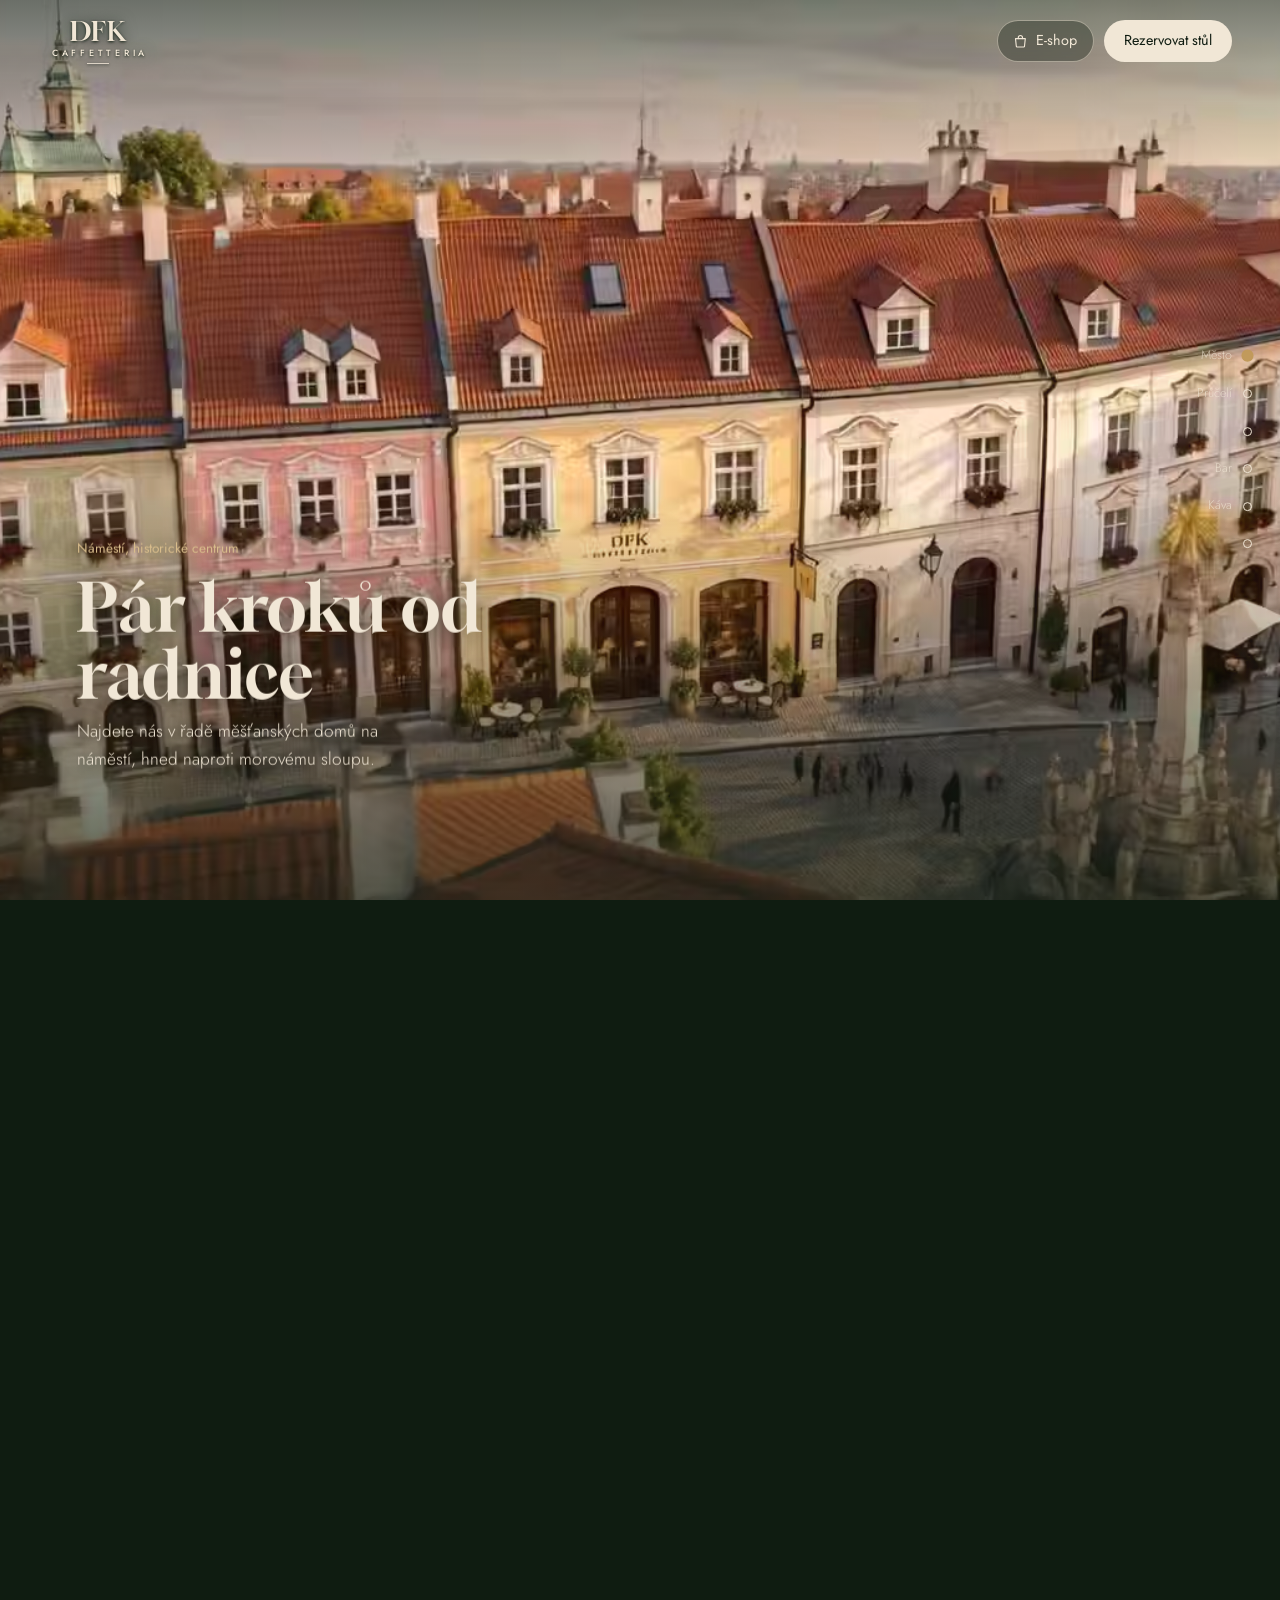
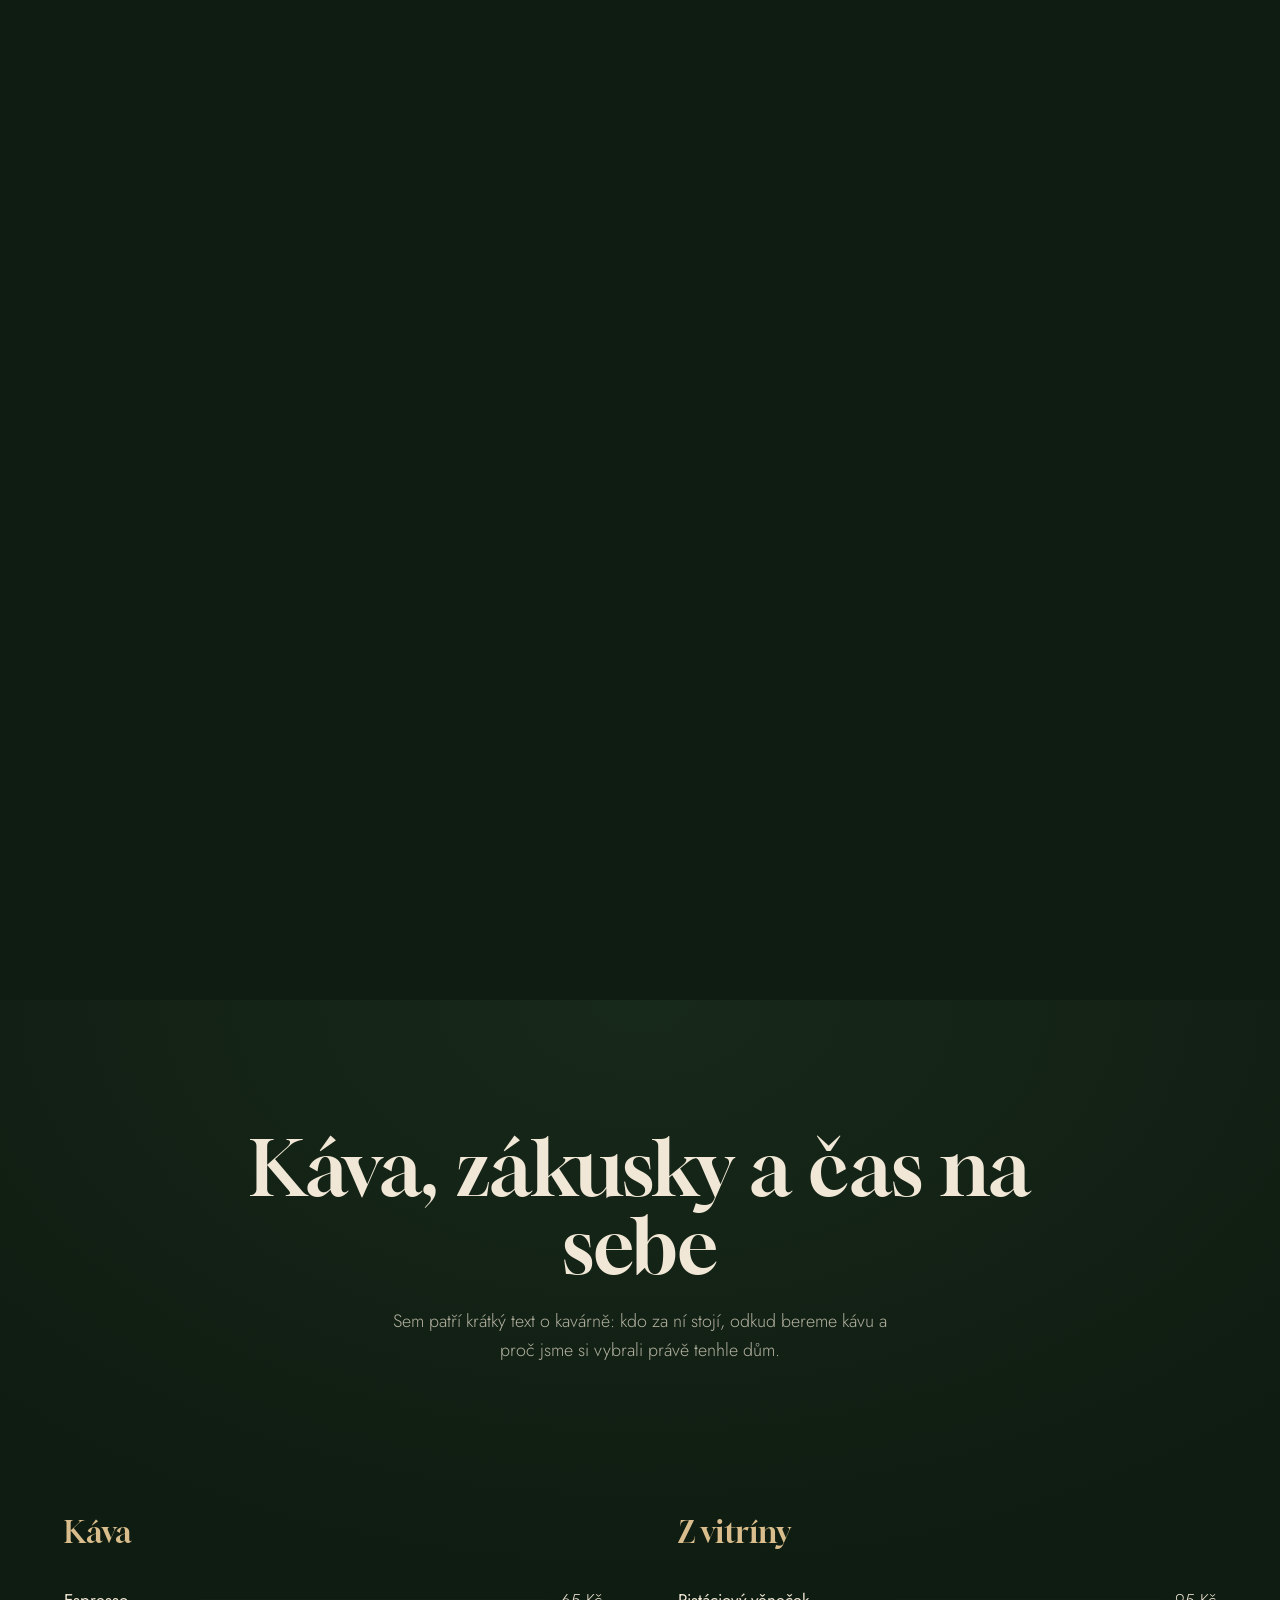
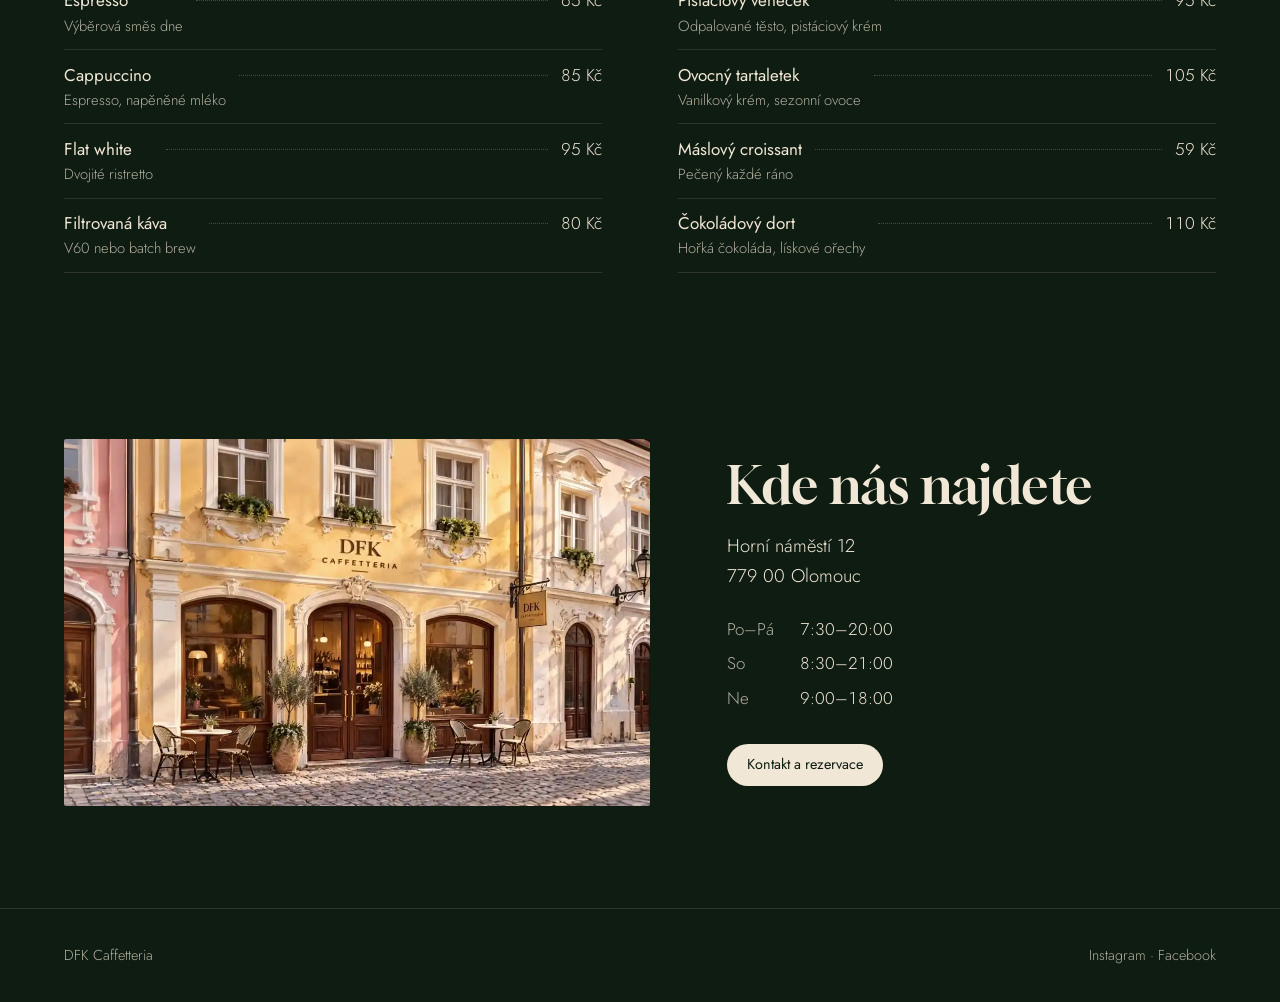
==== index.html @ 6b908e3b "Přidán Decap CMS s Netlify Identity a Git Gateway Texty (včetně barvy) a fotky jsou v content/site.j" ====
<!DOCTYPE html>
<html lang="cs">
<head>
<meta charset="utf-8">
<meta name="viewport" content="width=device-width, initial-scale=1, viewport-fit=cover">
<title>DFK Caffetteria</title>
<meta name="description" content="Kavárna v přízemí barokního domu v srdci starého města.">
<link rel="icon" href="data:image/svg+xml,%3Csvg xmlns='http://www.w3.org/2000/svg' viewBox='0 0 100 100'%3E%3Ctext y='.9em' font-size='90'%3E%E2%98%95%3C/text%3E%3C/svg%3E">
<script>document.documentElement.classList.add('cms-wait')</script>
<script src="https://identity.netlify.com/v1/netlify-identity-widget.js"></script>
<link rel="preconnect" href="https://fonts.googleapis.com">
<link rel="preconnect" href="https://fonts.gstatic.com" crossorigin>
<link href="https://fonts.googleapis.com/css2?family=Gloock&family=Jost:wght@300;400;500&display=swap" rel="stylesheet">
<style>
:root{
  --green:#0F1C11; --green-2:#17291A; --brass:#C19A5B; --brass-soft:#D9BD8C;
  --cream:#F1E7D6; --cream-dim:rgba(241,231,214,.72); --espresso:#2B1D14;
  --serif:"Gloock","Bodoni 72","Didot",Georgia,serif;
  --sans:"Jost","Futura","Avenir Next","Segoe UI",system-ui,sans-serif;
  box-sizing:border-box;
  padding-top:env(safe-area-inset-top,0px);
  padding-bottom:env(safe-area-inset-bottom,0px);
  color-scheme:dark;
}
*,*::before,*::after{box-sizing:inherit}
html{scroll-padding-top:env(safe-area-inset-top,0px);background:var(--green)}
body{margin:0;background:var(--green);color:var(--cream);font-family:var(--sans);font-weight:300;font-size:1.0625rem;line-height:1.6;-webkit-font-smoothing:antialiased}
a{color:inherit}
:focus-visible{outline:2px solid var(--brass);outline-offset:4px;border-radius:2px}

/* header */
.top{position:fixed;inset:0 0 auto;z-index:20;display:flex;align-items:center;justify-content:space-between;
  padding:calc(env(safe-area-inset-top,0px) + 1.1rem) clamp(1.2rem,4vw,3rem) 1.1rem;pointer-events:none}
.top > *{pointer-events:auto}
.top{transition:background .3s}
.top.solid{background:rgba(15,28,17,.9);-webkit-backdrop-filter:blur(10px);backdrop-filter:blur(10px)}
.mark{display:flex;flex-direction:column;align-items:center;text-decoration:none;line-height:1;text-shadow:0 1px 3px rgba(15,28,17,.9),0 0 14px rgba(15,28,17,.7)}
.mark span{font-weight:500}
.mark i{box-shadow:0 1px 3px rgba(15,28,17,.8)}
.mark b{font-family:var(--serif);font-weight:400;font-size:1.65rem;letter-spacing:.02em}
.mark span{font-size:.56rem;letter-spacing:.42em;margin-top:.3rem;padding-left:.42em}
.mark i{display:block;width:1.4rem;height:1px;background:currentColor;margin-top:.35rem;opacity:.8}
.book{font:inherit;font-size:.9rem;font-weight:400;color:var(--green);background:var(--cream);border:0;border-radius:999px;
  padding:.6rem 1.25rem;text-decoration:none;transition:background .2s}
.book:hover{background:var(--brass-soft)}

/* scroll film */
.film{position:relative;height:1000vh}
.stage{position:sticky;top:0;height:100vh;height:100dvh;overflow:hidden;background:var(--green)}
canvas{position:absolute;inset:0;width:100%;height:100%;display:block}
.scrim{position:absolute;inset:0;pointer-events:none;
  background:linear-gradient(180deg,rgba(15,28,17,.55) 0%,rgba(15,28,17,0) 22%,rgba(15,28,17,0) 55%,rgba(15,28,17,.7) 100%)}

.hero{position:absolute;inset:0;display:grid;place-items:center;text-align:center;padding:2rem;will-change:opacity,transform}
/* soft dark pool behind the logo so it never melts into the roofs */
.hero::before{content:"";position:absolute;inset:0;pointer-events:none;
  background:
    radial-gradient(ellipse 62% 48% at 50% 50%,rgba(15,28,17,.78) 0%,rgba(15,28,17,.55) 45%,rgba(15,28,17,0) 100%),
    rgba(15,28,17,.18)}
.hero > div{position:relative}
.hero h1{margin:0;font-family:var(--serif);font-weight:400;line-height:.86;font-size:clamp(5rem,19vw,17rem);letter-spacing:-.01em;color:#F7EFE1;
  text-shadow:0 2px 6px rgba(15,28,17,.55),0 .08em .5em rgba(15,28,17,.6)}
.hero h1 small{display:block;font-family:var(--sans);font-weight:500;font-size:.14em;letter-spacing:.62em;padding-left:.62em;margin-top:.9em;
  color:var(--brass-soft);text-shadow:0 1px 3px rgba(15,28,17,.9),0 0 18px rgba(15,28,17,.8)}
.hero p{margin:1.6rem auto 0;max-width:30ch;font-size:clamp(1.05rem,1.7vw,1.25rem);font-weight:400;color:#F7EFE1;
  text-shadow:0 1px 3px rgba(15,28,17,.95),0 0 20px rgba(15,28,17,.85)}
.hint{position:absolute;left:50%;bottom:calc(env(safe-area-inset-bottom,0px) + 2rem);transform:translateX(-50%);
  font-size:.85rem;font-weight:400;color:var(--cream);text-shadow:0 1px 3px rgba(15,28,17,.95),0 0 14px rgba(15,28,17,.8);display:flex;flex-direction:column;align-items:center;gap:.6rem}
.hint::after{content:"";width:1px;height:2.6rem;background:linear-gradient(var(--cream),transparent);animation:drip 2.2s ease-in-out infinite}
@keyframes drip{0%{transform:scaleY(0);transform-origin:top}50%{transform:scaleY(1);transform-origin:top}51%{transform-origin:bottom}100%{transform:scaleY(0);transform-origin:bottom}}

.beat{position:absolute;max-width:min(30rem,86vw);opacity:0;will-change:opacity,transform}
.beat h2{margin:0 0 .7rem;font-family:var(--serif);font-weight:400;font-size:clamp(2.2rem,5.2vw,4.4rem);line-height:1;
  text-shadow:0 2px 24px rgba(15,28,17,.55)}
.beat p{margin:0;font-size:clamp(1rem,1.35vw,1.15rem);max-width:36ch;text-shadow:0 1px 14px rgba(15,28,17,.85)}
.beat .where{display:block;font-size:.85rem;color:var(--brass-soft);margin-bottom:.9rem;font-weight:400}
.pos-bl{left:clamp(1.2rem,6vw,5rem);bottom:clamp(5rem,14vh,9rem)}
.pos-br{right:clamp(1.2rem,6vw,5rem);bottom:clamp(5rem,14vh,9rem);text-align:right}
.pos-br p{margin-left:auto}
.pos-tl{left:clamp(1.2rem,6vw,5rem);top:clamp(6rem,18vh,11rem)}
.pos-c{left:50%;bottom:clamp(3rem,10vh,6rem);transform:translateX(-50%);text-align:center}
.pos-c p{margin:0 auto}

/* route progress — the journey really is a sequence */
.route{position:absolute;right:clamp(.8rem,2.2vw,1.8rem);top:50%;transform:translateY(-50%);display:flex;flex-direction:column;gap:1.1rem;z-index:5}
.route button{all:unset;cursor:pointer;display:flex;align-items:center;gap:.7rem;justify-content:flex-end;font-size:.78rem;color:var(--cream-dim)}
.route button span{opacity:0;transform:translateX(6px);transition:opacity .25s,transform .25s}
.route button:hover span,.route button:focus-visible span,.route button.on span{opacity:1;transform:none}
.route button i{width:7px;height:7px;border-radius:50%;border:1px solid var(--cream);transition:background .25s,transform .25s}
.route button.on i{background:var(--brass);border-color:var(--brass);transform:scale(1.35)}
.route button:focus-visible{outline:2px solid var(--brass);outline-offset:4px}
.loader{position:absolute;left:0;bottom:0;height:2px;background:var(--brass);width:0;transition:width .2s,opacity .6s}

/* after the film */
.after{position:relative;background:radial-gradient(120% 60% at 50% 0%,var(--green-2),var(--green) 60%)}
.wrap{width:min(72rem,100% - 2*clamp(1.2rem,5vw,3rem));margin:0 auto}
.lead{padding:clamp(4rem,10vw,8rem) 0 clamp(3rem,7vw,5rem);text-align:center}
.lead h2{margin:0 auto;max-width:16ch;font-family:var(--serif);font-weight:400;font-size:clamp(2.4rem,6vw,5rem);line-height:1.02}
.lead p{max-width:52ch;margin:1.4rem auto 0;color:var(--cream-dim);font-size:1.12rem}

.menu{display:grid;grid-template-columns:1fr 1fr;gap:clamp(2rem,6vw,6rem);padding:clamp(2rem,5vw,4rem) 0}
.menu h3{font-family:var(--serif);font-weight:400;font-size:1.9rem;margin:0 0 1.2rem;color:var(--brass-soft)}
.menu ul{list-style:none;margin:0;padding:0}
.menu li{display:flex;align-items:baseline;gap:.8rem;padding:.7rem 0;border-bottom:1px solid rgba(241,231,214,.12)}
.menu li strong{font-weight:400}
.menu li em{font-style:normal;color:var(--cream-dim);font-size:.92rem;display:block}
.menu li .dots{flex:1;border-bottom:1px dotted rgba(241,231,214,.25);transform:translateY(-.3em)}
.menu li .price{font-variant-numeric:tabular-nums;color:var(--cream)}

.visit{display:grid;grid-template-columns:1.2fr 1fr;gap:clamp(2rem,6vw,5rem);align-items:center;padding:clamp(4rem,8vw,7rem) 0}
.visit figure{margin:0;border-radius:2px;overflow:hidden;aspect-ratio:16/10;background:var(--green-2)}
.visit figure img{width:100%;height:100%;object-fit:cover;display:block}
.visit h3{font-family:var(--serif);font-weight:400;font-size:clamp(2rem,4vw,3.2rem);line-height:1.05;margin:0 0 1.2rem}
.visit dl{margin:0;display:grid;grid-template-columns:auto 1fr;gap:.45rem 1.6rem}
.visit dt{color:var(--cream-dim)}
.visit dd{margin:0;font-variant-numeric:tabular-nums}
.visit address{font-style:normal;margin:0 0 1.6rem;font-size:1.15rem}
.visit .book{display:inline-block;margin-top:2rem}

footer{border-top:1px solid rgba(241,231,214,.12);padding:2.2rem 0 calc(env(safe-area-inset-bottom,0px) + 2.2rem);color:var(--cream-dim);font-size:.9rem}
footer .wrap{display:flex;justify-content:space-between;gap:1rem;flex-wrap:wrap}

/* contact view */
.contact{position:fixed;inset:0;z-index:50;overflow-y:auto;background:radial-gradient(120% 70% at 80% 0%,var(--green-2),var(--green) 65%);
  padding:calc(env(safe-area-inset-top,0px) + 1.1rem) 0 calc(env(safe-area-inset-bottom,0px) + 3rem)}
.contact[hidden]{display:none}
.contact-bar{display:flex;align-items:center;justify-content:space-between;width:min(72rem,100% - 2*clamp(1.2rem,5vw,3rem));margin:0 auto}
.back{display:inline-flex;align-items:center;gap:.55rem;font:inherit;font-size:.95rem;font-weight:400;color:var(--cream);background:transparent;
  border:1px solid rgba(241,231,214,.35);border-radius:999px;padding:.55rem 1.15rem .55rem .85rem;cursor:pointer;transition:background .2s,border-color .2s}
.back:hover{background:rgba(241,231,214,.08);border-color:var(--cream)}
.back svg{width:1.1rem;height:1.1rem}
.contact-body{display:grid;grid-template-columns:1fr 1fr;gap:clamp(2rem,6vw,5rem);align-items:start;padding-top:clamp(3rem,8vw,6rem)}
.contact h1{margin:0 0 1rem;font-family:var(--serif);font-weight:400;font-size:clamp(2.8rem,7vw,5.4rem);line-height:.98}
.contact .intro{color:var(--cream-dim);max-width:38ch;margin:0 0 2.6rem;font-size:1.1rem}
.lines{display:grid;gap:1.6rem}
.lines div span{display:block;font-size:.85rem;color:var(--brass-soft);margin-bottom:.2rem}
.lines div p{margin:0;font-size:1.25rem;font-variant-numeric:tabular-nums}
.contact figure{margin:0;aspect-ratio:4/5;overflow:hidden;border-radius:2px;background:var(--green-2)}
.contact figure img{width:100%;height:100%;object-fit:cover;display:block}
.contact dl{margin:0;display:grid;grid-template-columns:auto 1fr;gap:.4rem 1.6rem;font-size:1.05rem}
.contact dt{color:var(--cream-dim)}
.contact dd{margin:0;font-variant-numeric:tabular-nums}
.contact .note{margin-top:2.4rem;padding-top:1.4rem;border-top:1px solid rgba(241,231,214,.14);color:var(--cream-dim);font-size:.95rem;max-width:44ch}

@media (max-width:760px){
  .contact-body{grid-template-columns:1fr}
  .contact figure{aspect-ratio:16/10;order:-1}
  .menu,.visit{grid-template-columns:1fr}
  .pos-br,.pos-bl,.pos-tl{left:1.25rem;right:1.25rem;top:auto;bottom:calc(env(safe-area-inset-bottom,0px) + 5.2rem);text-align:left;max-width:none}
  .pos-br p{margin-left:0}
  .pos-c{bottom:calc(env(safe-area-inset-bottom,0px) + 5.2rem);width:calc(100% - 2.5rem)}
}

/* header links + e-shop view */
.top-links{display:flex;align-items:center;gap:.6rem}
.ghost{display:inline-flex;align-items:center;gap:.45rem;font-size:.9rem;font-weight:400;text-decoration:none;color:var(--cream);
  border:1px solid rgba(241,231,214,.5);border-radius:999px;padding:.55rem 1.05rem .55rem .85rem;background:rgba(15,28,17,.35);
  -webkit-backdrop-filter:blur(6px);backdrop-filter:blur(6px);transition:background .2s,border-color .2s}
.ghost:hover{background:rgba(241,231,214,.1);border-color:var(--cream)}
.ghost svg{width:1.05rem;height:1.05rem}
.shop-body{min-height:calc(100vh - 8rem);min-height:calc(100dvh - 8rem);display:flex;flex-direction:column;align-items:center;justify-content:center;text-align:center;gap:2.2rem;padding:3rem 0}
.shop-body .bag{width:3.2rem;height:3.2rem;color:var(--brass-soft)}
.shop-body h1{margin:0;max-width:12ch}
.shop-body p{margin:-1rem 0 0;color:var(--cream-dim);max-width:34ch}

/* ---------- mobile ---------- */
@media (max-width:760px), (max-aspect-ratio:4/5){
  body{font-size:1rem}
  .film{height:720vh}
  .top{padding:calc(env(safe-area-inset-top,0px) + .8rem) 1.1rem .8rem}
  .mark b{font-size:1.35rem}
  .mark span{font-size:.5rem}
  .book{font-size:.85rem;padding:.55rem 1rem}
  .top-links{gap:.45rem}
  .ghost{font-size:.85rem;padding:.5rem .85rem .5rem .7rem}
  .scrim{background:linear-gradient(180deg,rgba(15,28,17,.6) 0%,rgba(15,28,17,0) 18%,rgba(15,28,17,0) 45%,rgba(15,28,17,.88) 100%)}
  .hero{padding:1.25rem}
  .hero::before{background:radial-gradient(ellipse 95% 42% at 50% 50%,rgba(15,28,17,.8) 0%,rgba(15,28,17,.55) 50%,rgba(15,28,17,0) 100%),rgba(15,28,17,.22)}
  .hero h1{font-size:clamp(4.5rem,27vw,9rem)}
  .hero h1 small{font-size:.15em;letter-spacing:.5em;padding-left:.5em}
  .hero p{max-width:24ch;margin-top:1.3rem}
  .hint{bottom:calc(env(safe-area-inset-bottom,0px) + 3.6rem)}
  .beat h2{font-size:clamp(2.1rem,10vw,2.8rem)}
  .beat p{font-size:1rem}
  .beat .where{font-size:.8rem;margin-bottom:.6rem}
  /* chapter dots move to a row at the bottom */
  .route{display:flex;flex-direction:row;gap:.15rem;top:auto;right:auto;left:50%;transform:translateX(-50%);
    bottom:calc(env(safe-area-inset-bottom,0px) + .9rem)}
  .route button{padding:.6rem}
  .route button span{display:none}
  .lead{padding:4.5rem 0 2rem}
  .lead p{font-size:1.02rem}
  .menu{gap:2.6rem;padding:1.5rem 0}
  .menu h3{font-size:1.6rem;margin-bottom:.6rem}
  .menu li{gap:.6rem}
  .menu li .dots{min-width:.8rem}
  .menu li .price{white-space:nowrap}
  .visit{padding:3.5rem 0 4rem;gap:2rem}
  .visit .book{display:block;text-align:center}
  .contact-bar .mark{display:none}
  .contact-body{padding-top:2rem;gap:2rem}
  .contact h1{font-size:clamp(2.6rem,13vw,3.6rem)}
  .contact .intro{margin-bottom:1.8rem}
  .lines div p{font-size:1.1rem;overflow-wrap:anywhere}
  footer .wrap{flex-direction:column;gap:.4rem}
}
@media (prefers-reduced-motion:reduce){.hint::after{animation:none}}
/* texts come from content/site.json (Decap CMS); hidden for a moment so the old copy never flashes */
html.cms-wait [data-cms],html.cms-wait [data-cms-list]{visibility:hidden}
.beat [hidden]{display:none}
</style>
</head>
<body>

<header class="top">
  <a class="mark" href="#top" aria-label="DFK Caffetteria, na začátek"><b data-cms="brand.name">DFK</b><span data-cms="brand.tagline">CAFFETTERIA</span><i></i></a>
  <div class="top-links">
    <a class="ghost" href="#eshop">
      <svg viewBox="0 0 24 24" fill="none" stroke="currentColor" stroke-width="1.6" stroke-linecap="round" stroke-linejoin="round" aria-hidden="true"><path d="M5 8h14l-1.2 11.2a1 1 0 0 1-1 .8H7.2a1 1 0 0 1-1-.8L5 8z"/><path d="M9 8V6.5a3 3 0 0 1 6 0V8"/></svg>
      <span data-cms="header.eshop">E-shop</span>
    </a>
    <a class="book" href="#navsteva" data-cms="header.book">Rezervovat stůl</a>
  </div>
</header>

<main id="top">
  <section class="film" id="film" aria-label="Průlet z města až ke kávě">
    <div class="stage">
      <canvas id="c" aria-hidden="true"></canvas>
      <div class="scrim"></div>

      <div class="hero" id="hero">
        <div>
          <h1><span data-cms="hero.title">DFK</span><small data-cms="hero.subtitle">CAFFETTERIA</small></h1>
          <p data-cms="hero.text">Kavárna v přízemí barokního domu v srdci starého města.</p>
        </div>
      </div>
      <div class="hint" id="hint" data-cms="hero.hint">Pokračujte dolů</div>

      <!-- TEXTY se upravují v /admin (soubor content/site.json); data-in / data-out = část videa 0–1 -->
      <div class="beat pos-bl" data-in=".1" data-out=".24">
        <span class="where" data-cms="beats.b1.where" data-opt>Náměstí, historické centrum</span>
        <h2 data-cms="beats.b1.title">Pár kroků od radnice</h2>
        <p data-cms="beats.b1.text" data-opt>Najdete nás v řadě měšťanských domů na náměstí, hned naproti morovému sloupu.</p>
      </div>
      <div class="beat pos-br" data-in=".25" data-out=".36">
        <span class="where" data-cms="beats.b2.where" data-opt>Žlutý dům s ořechovými dveřmi</span>
        <h2 data-cms="beats.b2.title">Stačí otevřít</h2>
        <p data-cms="beats.b2.text" data-opt>Původní štukové průčelí, nové dřevěné portály a pár stolků venku na dlažbě.</p>
      </div>
      <div class="beat pos-tl" data-in=".41" data-out=".53">
        <span class="where" data-cms="beats.b3.where" data-opt hidden></span>
        <h2 data-cms="beats.b3.title">Pod klenbou</h2>
        <p data-cms="beats.b3.text" data-opt>Velký prostor s klenutými stropy, zelenými sametovými lavicemi a spoustou rostlin.</p>
      </div>
      <div class="beat pos-bl" data-in=".57" data-out=".7">
        <span class="where" data-cms="beats.b4.where" data-opt hidden></span>
        <h2 data-cms="beats.b4.title">Bar a vitrína</h2>
        <p data-cms="beats.b4.text" data-opt>Výběrová káva, čerstvé zákusky z naší cukrárny a sklenka vína na večer.</p>
      </div>
      <div class="beat pos-br" data-in=".74" data-out=".86">
        <span class="where" data-cms="beats.b5.where" data-opt hidden></span>
        <h2 data-cms="beats.b5.title">Espresso, jak má být</h2>
        <p data-cms="beats.b5.text" data-opt>Pražíme v malých várkách a každý šálek připravujeme ručně.</p>
      </div>
      <div class="beat pos-c" data-in=".93" data-out="1.1">
        <span class="where" data-cms="beats.b6.where" data-opt hidden></span>
        <h2 data-cms="beats.b6.title">Těšíme se na vás</h2>
        <p data-cms="beats.b6.text" data-opt hidden></p>
      </div>

      <nav class="route" aria-label="Kapitoly průletu">
        <button data-at="0"><span data-cms="route.r1">Město</span><i></i></button>
        <button data-at=".27"><span data-cms="route.r2">Průčelí</span><i></i></button>
        <button data-at=".46"><span data-cms="route.r3">Interiér</span><i></i></button>
        <button data-at=".62"><span data-cms="route.r4">Bar</span><i></i></button>
        <button data-at=".8"><span data-cms="route.r5">Káva</span><i></i></button>
        <button data-at="1"><span data-cms="route.r6">Návštěva</span><i></i></button>
      </nav>
      <div class="loader" id="loader"></div>
    </div>
  </section>

  <div class="after">
    <section class="wrap lead">
      <h2 data-cms="lead.title">Káva, zákusky a čas na sebe</h2>
      <p data-cms="lead.text">Sem patří krátký text o kavárně: kdo za ní stojí, odkud bereme kávu a proč jsme si vybrali právě tenhle dům.</p>
    </section>

    <section class="wrap menu" id="nabidka" aria-label="Nabídka">
      <div>
        <h3 data-cms="menu.col1.heading">Káva</h3>
        <ul data-cms-list="menu.col1.items">
          <li><div><strong>Espresso</strong><em>Výběrová směs dne</em></div><span class="dots"></span><span class="price">65 Kč</span></li>
          <li><div><strong>Cappuccino</strong><em>Espresso, napěněné mléko</em></div><span class="dots"></span><span class="price">85 Kč</span></li>
          <li><div><strong>Flat white</strong><em>Dvojité ristretto</em></div><span class="dots"></span><span class="price">95 Kč</span></li>
          <li><div><strong>Filtrovaná káva</strong><em>V60 nebo batch brew</em></div><span class="dots"></span><span class="price">80 Kč</span></li>
        </ul>
      </div>
      <div>
        <h3 data-cms="menu.col2.heading">Z vitríny</h3>
        <ul data-cms-list="menu.col2.items">
          <li><div><strong>Pistáciový věneček</strong><em>Odpalované těsto, pistáciový krém</em></div><span class="dots"></span><span class="price">95 Kč</span></li>
          <li><div><strong>Ovocný tartaletek</strong><em>Vanilkový krém, sezonní ovoce</em></div><span class="dots"></span><span class="price">105 Kč</span></li>
          <li><div><strong>Máslový croissant</strong><em>Pečený každé ráno</em></div><span class="dots"></span><span class="price">59 Kč</span></li>
          <li><div><strong>Čokoládový dort</strong><em>Hořká čokoláda, lískové ořechy</em></div><span class="dots"></span><span class="price">110 Kč</span></li>
        </ul>
      </div>
    </section>

    <section class="wrap visit" id="navsteva" aria-label="Návštěva">
      <figure><img id="facade" data-cms-img="gallery.facade" alt="Žluté barokní průčelí kavárny DFK Caffetteria s ořechovými dveřmi"></figure>
      <div>
        <h3 data-cms="visit.title">Kde nás najdete</h3>
        <address data-cms="visit.address" data-ml>Horní náměstí 12<br>779 00 Olomouc</address>
        <dl data-cms-list="hours">
          <dt>Po–Pá</dt><dd>7:30–20:00</dd>
          <dt>So</dt><dd>8:30–21:00</dd>
          <dt>Ne</dt><dd>9:00–18:00</dd>
        </dl>
        <a class="book" href="#kontakt" data-cms="visit.button">Kontakt a rezervace</a>
      </div>
    </section>

    <footer><div class="wrap"><span data-cms="footer.left">DFK Caffetteria</span><span data-cms="footer.right">Instagram · Facebook</span></div></footer>
  </div>
</main>

<section class="contact" id="kontakt" hidden aria-labelledby="kontakt-h">
  <div class="contact-bar">
    <button class="back" id="back" type="button">
      <svg viewBox="0 0 24 24" fill="none" stroke="currentColor" stroke-width="1.6" stroke-linecap="round" stroke-linejoin="round" aria-hidden="true"><path d="M15 5l-7 7 7 7"/></svg>
      <span data-cms="contact.back">Zpět na úvod</span>
    </button>
    <div class="mark" aria-hidden="true"><b data-cms="brand.name">DFK</b><span data-cms="brand.tagline">CAFFETTERIA</span><i></i></div>
  </div>
  <div class="wrap contact-body">
    <div>
      <h1 id="kontakt-h" data-cms="contact.title">Zavolejte nám</h1>
      <p class="intro" data-cms="contact.intro">Stůl vám rádi podržíme. Na víkend doporučujeme rezervovat aspoň den předem.</p>
      <div class="lines" data-cms-list="contact.lines">
        <div><span>Telefon</span><p>+420 585 123 456</p></div>
        <div><span>E-mail</span><p>rezervace@dfkcaffetteria.cz</p></div>
        <div><span>Adresa</span><p>Horní náměstí 12, 779 00 Olomouc</p></div>
        <div><span>Instagram</span><p>@dfkcaffetteria</p></div>
      </div>
      <p class="note" data-cms="contact.note">Skupiny nad osm lidí a soukromé akce domlouváme e-mailem. Ozveme se do druhého dne.</p>
    </div>
    <div>
      <figure><img id="contact-img" data-cms-img="gallery.contact" alt="Bar kavárny DFK Caffetteria s vitrínou zákusků"></figure>
      <dl style="margin-top:1.6rem" data-cms-list="hours">
        <dt>Po–Pá</dt><dd>7:30–20:00</dd>
        <dt>So</dt><dd>8:30–21:00</dd>
        <dt>Ne</dt><dd>9:00–18:00</dd>
      </dl>
    </div>
  </div>
</section>

<section class="contact" id="eshop" hidden aria-labelledby="eshop-h">
  <div class="contact-bar" style="justify-content:center">
    <div class="mark" aria-hidden="true"><b data-cms="brand.name">DFK</b><span data-cms="brand.tagline">CAFFETTERIA</span><i></i></div>
  </div>
  <div class="wrap shop-body">
    <svg class="bag" viewBox="0 0 24 24" fill="none" stroke="currentColor" stroke-width="1.2" stroke-linecap="round" stroke-linejoin="round" aria-hidden="true"><path d="M5 8h14l-1.2 11.2a1 1 0 0 1-1 .8H7.2a1 1 0 0 1-1-.8L5 8z"/><path d="M9 8V6.5a3 3 0 0 1 6 0V8"/></svg>
    <h1 id="eshop-h" data-cms="eshop.title">Zde bude váš e-shop</h1>
    <p data-cms="eshop.text">Káva, zrnka z naší pražírny a dárkové balíčky brzy i online.</p>
    <button class="back" id="back-shop" type="button">
      <svg viewBox="0 0 24 24" fill="none" stroke="currentColor" stroke-width="1.6" stroke-linecap="round" stroke-linejoin="round" aria-hidden="true"><path d="M15 5l-7 7 7 7"/></svg>
      <span data-cms="eshop.back">Zpět na úvod</span>
    </button>
  </div>
</section>

<script>
// texts, colours and photos editable in /admin (Decap CMS) live in content/site.json
const CONTENT = fetch('content/site.json', {cache: 'no-cache'}).then(r => r.ok ? r.json() : null).catch(() => null);
(() => {
  const root = document.documentElement, done = () => root.classList.remove('cms-wait');
  setTimeout(done, 2500);
  const get = (o, path) => path.split('.').reduce((a, k) => a == null ? a : a[k], o);
  const esc = s => String(s).replace(/[&<>"]/g, c => ({'&':'&amp;','<':'&lt;','>':'&gt;','"':'&quot;'}[c]));
  const txt = v => (v && v.text) || '';
  // one editable text: {text, color}; empty colour keeps the design's own
  const tag = (name, v, attrs = '') => `<${name}${attrs}${v && v.color ? ` style="color:${esc(v.color)}"` : ''}>${esc(txt(v))}</${name}>`;
  function put(el, v){
    if(!v || typeof v !== 'object') return;
    const t = txt(v);
    if(el.hasAttribute('data-ml')) el.innerHTML = esc(t).replace(/\n/g, '<br>'); else el.textContent = t;
    el.style.color = v.color || '';
    if(el.hasAttribute('data-opt')) el.hidden = !t;
  }
  const LISTS = {
    'menu.col1.items': it => `<li><div>${tag('strong', it.name)}${txt(it.desc) ? tag('em', it.desc) : ''}</div><span class="dots"></span>${tag('span', it.price, ' class="price"')}</li>`,
    'hours': it => tag('dt', it.day) + tag('dd', it.time),
    'contact.lines': it => `<div>${tag('span', it.label)}${tag('p', it.value)}</div>`
  };
  LISTS['menu.col2.items'] = LISTS['menu.col1.items'];
  CONTENT.then(c => {
    if(c){
      if(c.meta){
        if(c.meta.title) document.title = c.meta.title;
        if(c.meta.description) document.querySelector('meta[name="description"]').content = c.meta.description;
      }
      document.querySelectorAll('[data-cms]').forEach(el => put(el, get(c, el.dataset.cms)));
      document.querySelectorAll('[data-cms-list]').forEach(el => {
        const key = el.dataset.cmsList, items = get(c, key);
        if(Array.isArray(items) && LISTS[key]) el.innerHTML = items.map(LISTS[key]).join('');
      });
      document.querySelectorAll('[data-cms-img]').forEach(el => { const g = get(c, el.dataset.cmsImg); if(g && g.alt) el.alt = g.alt; });
    }
    done();
  });
})();
</script>
<script>
const COUNT = 121;
const pad = i => String(i + 1).padStart(3, '0');
// static photos (facade, bar) use the WebP desktop frames, which every browser can show
const IMG = p => 'fallback/f_' + pad(Math.round((COUNT - 1) * p)) + '.webp';
// for the rare browser without AVIF: a few key frames, cross-faded like a slideshow
const KEYS = [0, 32, 55, 74, 96, 120];
// AVIF where the browser supports it, WebP otherwise
const FORMAT = new Promise(res => {
  const im = new Image();
  im.onload = () => res(im.width > 0 ? 'avif' : 'webp');
  im.onerror = () => res('webp');
  im.src = '[data-uri]';
});
(() => {
  const MOBILE = matchMedia('(max-width:760px), (max-aspect-ratio:4/5)').matches;
  let SET = [];
  const N = COUNT, imgs = new Array(N), canvas = document.getElementById('c'), ctx = canvas.getContext('2d');
  const film = document.getElementById('film'), hero = document.getElementById('hero'), hint = document.getElementById('hint');
  const beats = [...document.querySelectorAll('.beat')], dots = [...document.querySelectorAll('.route button')];
  const loader = document.getElementById('loader');
  const reduce = matchMedia('(prefers-reduced-motion: reduce)').matches;
  let loaded = 0, target = 0, cur = 0, raf = 0, dpr = 1, W = 0, H = 0;

  function load(i){ return new Promise(r => { const im = new Image(); im.onload = () => { imgs[i] = im; loaded++; loader.style.width = (loaded/N*100)+'%'; if(loaded===N) loader.style.opacity=0; r(); }; im.src = SET[i]; }); }
  // first frame first, then a coarse pass, then the rest — scrubbing works almost immediately
  FORMAT.then(ext => {
    const dir = (MOBILE ? 'mobile/' : 'desktop/') + ext + '/';
    SET = ext === 'avif'
      ? Array.from({length: COUNT}, (_, i) => dir + 'f_' + pad(i) + '.avif')
      : Array.from({length: COUNT}, (_, i) => { const k = KEYS.reduce((a, b) => Math.abs(b - i) < Math.abs(a - i) ? b : a); return 'fallback/f_' + pad(k) + '.webp'; });
  load(0).then(() => { draw(); const order=[]; for(let s of [8,4,2,1]) for(let i=0;i<N;i+=s) if(!order.includes(i)&&i) order.push(i); (async()=>{ for(let k=0;k<order.length;k+=6) await Promise.all(order.slice(k,k+6).map(load)); })(); });
  });
  CONTENT.then(c => { document.getElementById('facade').src = (c && c.gallery && c.gallery.facade && c.gallery.facade.image) || IMG(0.28); });

  function nearest(i){ if(imgs[i]) return imgs[i]; for(let d=1; d<N; d++){ if(imgs[i-d]) return imgs[i-d]; if(imgs[i+d]) return imgs[i+d]; } return null; }
  function cover(im, a){
    const s = Math.max(W/im.width, H/im.height), w = im.width*s, h = im.height*s;
    ctx.globalAlpha = a; ctx.drawImage(im, (W-w)/2, (H-h)/2, w, h);
  }
  let lastW = 0, lastH = 0;
  function resize(){ const cw = innerWidth, ch = canvas.clientHeight; if(cw === lastW && Math.abs(ch - lastH) < 2) return; lastW = cw; lastH = ch; dpr = Math.min(devicePixelRatio||1, 2); W = canvas.width = innerWidth*dpr; H = canvas.height = canvas.clientHeight*dpr; draw(); }
  function draw(){
    const f = cur*(N-1), i = Math.floor(f), t = f - i;
    const a = nearest(i), b = nearest(Math.min(i+1, N-1));
    if(!a) return;
    ctx.fillStyle = '#0F1C11'; ctx.globalAlpha = 1; ctx.fillRect(0,0,W,H);
    cover(a,1); if(b && b!==a && t>0.01) cover(b,t);
    ctx.globalAlpha = 1;
  }
  function progress(){ const r = film.getBoundingClientRect(); return Math.min(1, Math.max(0, -r.top/(r.height - innerHeight))); }
  function ui(p){
    const h = Math.max(0, 1 - p/0.07);
    hero.style.opacity = h; hero.style.transform = `scale(${1 + (1-h)*0.06})`; hint.style.opacity = h;
    for(const el of beats){
      const a = +el.dataset.in, b = +el.dataset.out, fade = 0.035;
      let o = p<a||p>b ? 0 : Math.min(1,(p-a)/fade, (b-p)/fade);
      el.style.opacity = o;
      const base = el.classList.contains('pos-c') ? 'translateX(-50%) ' : '';
      el.style.transform = base + `translateY(${(1-o)*18}px)`;
    }
    const at = dots.map(d => +d.dataset.at); let k = 0; at.forEach((v,j)=>{ if(p >= v - 0.06) k = j; });
    dots.forEach((d,j)=>d.classList.toggle('on', j===k));
  }
  function tick(){
    cur += (target - cur) * (reduce ? 1 : 0.14);
    if(Math.abs(target-cur) < 0.0005) cur = target;
    draw(); ui(cur);
    raf = cur !== target ? requestAnimationFrame(tick) : 0;
  }
  const topBar = document.querySelector('.top');
  function onScroll(){ topBar.classList.toggle('solid', film.getBoundingClientRect().bottom <= 90); target = progress(); if(!raf) raf = requestAnimationFrame(tick); }
  dots.forEach(d => d.addEventListener('click', () => {
    const top = film.offsetTop + (+d.dataset.at)*(film.offsetHeight - innerHeight) + (+d.dataset.at===1 ? innerHeight*0.9 : 0);
    scrollTo({top, behavior: reduce ? 'auto' : 'smooth'});
  }));
  addEventListener('scroll', onScroll, {passive:true});
  addEventListener('resize', resize);
  resize(); onScroll();
})();

// contact view: opens on #kontakt, "Zpět na úvod" returns to the top of the home page
(() => {
  const view = document.getElementById('kontakt'), back = document.getElementById('back');
  let imgSet = false;
  function open(){
    if(!imgSet){ CONTENT.then(c => { document.getElementById('contact-img').src = (c && c.gallery && c.gallery.contact && c.gallery.contact.image) || IMG(0.66); }); imgSet = true; }
    view.hidden = false; view.scrollTop = 0; document.body.style.overflow = 'hidden'; back.focus({preventScroll:true});
  }
  function close(){
    view.hidden = true; document.body.style.overflow = '';
    if(location.hash === '#kontakt'){ try{ history.replaceState(null, '', location.pathname + location.search); }catch(e){} }
    scrollTo({top:0, behavior:'auto'});
  }
  function sync(){ location.hash === '#kontakt' ? open() : (!view.hidden && close()); }
  back.addEventListener('click', close);
  addEventListener('keydown', e => { if(e.key === 'Escape' && !view.hidden) close(); });
  addEventListener('hashchange', sync);
  sync();
})();

// e-shop view: opens on #eshop, "Zpět na úvod" returns to the top of the home page
(() => {
  const view = document.getElementById('eshop'), back = document.getElementById('back-shop');
  function open(){ view.hidden = false; view.scrollTop = 0; document.body.style.overflow = 'hidden'; back.focus({preventScroll:true}); }
  function close(){
    view.hidden = true; document.body.style.overflow = '';
    if(location.hash === '#eshop'){ try{ history.replaceState(null, '', location.pathname + location.search); }catch(e){} }
    scrollTo({top:0, behavior:'auto'});
  }
  function sync(){ location.hash === '#eshop' ? open() : (!view.hidden && close()); }
  back.addEventListener('click', close);
  addEventListener('keydown', e => { if(e.key === 'Escape' && !view.hidden) close(); });
  addEventListener('hashchange', sync);
  sync();
})();
</script>
<script>
// Netlify Identity: after login (or accepting the invite e-mail) go to the CMS
if (window.netlifyIdentity) {
  netlifyIdentity.on('init', user => {
    if (!user) netlifyIdentity.on('login', () => { document.location.href = '/admin/'; });
  });
}
</script>
</body>
</html>
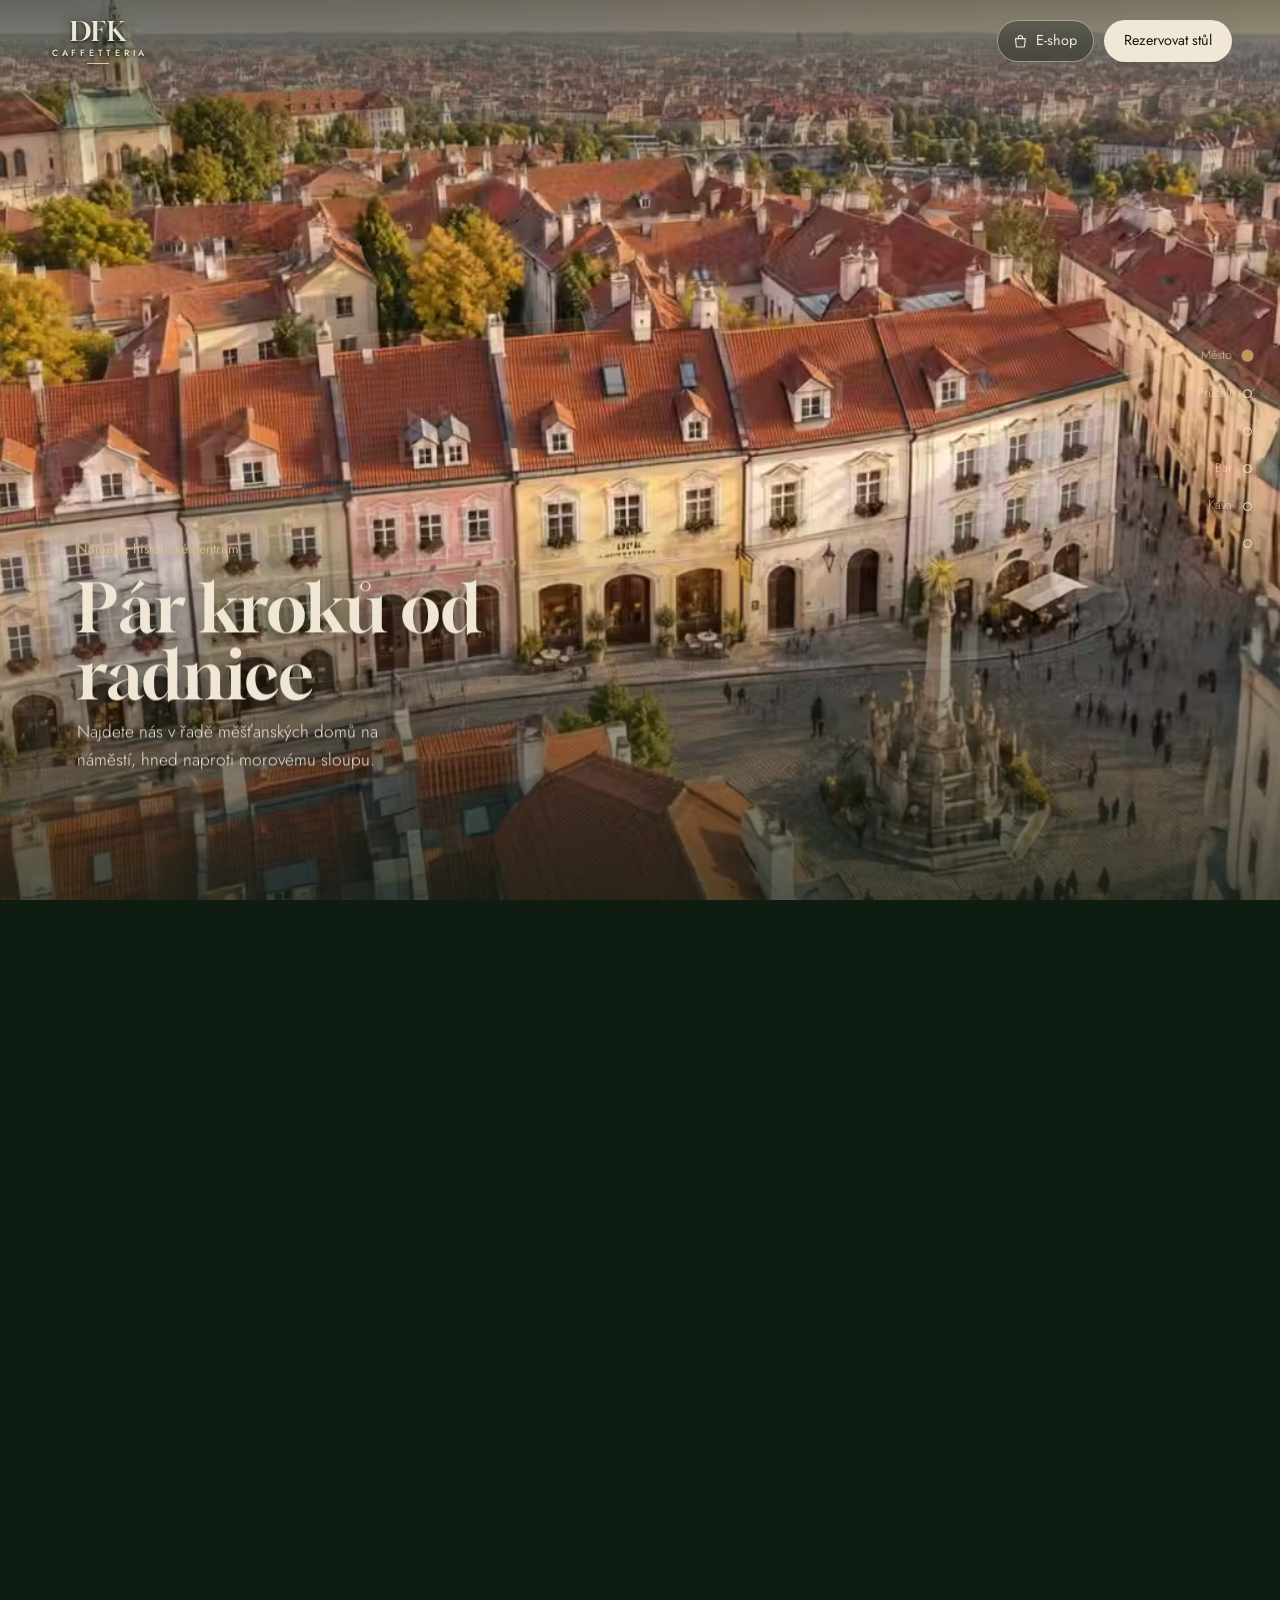
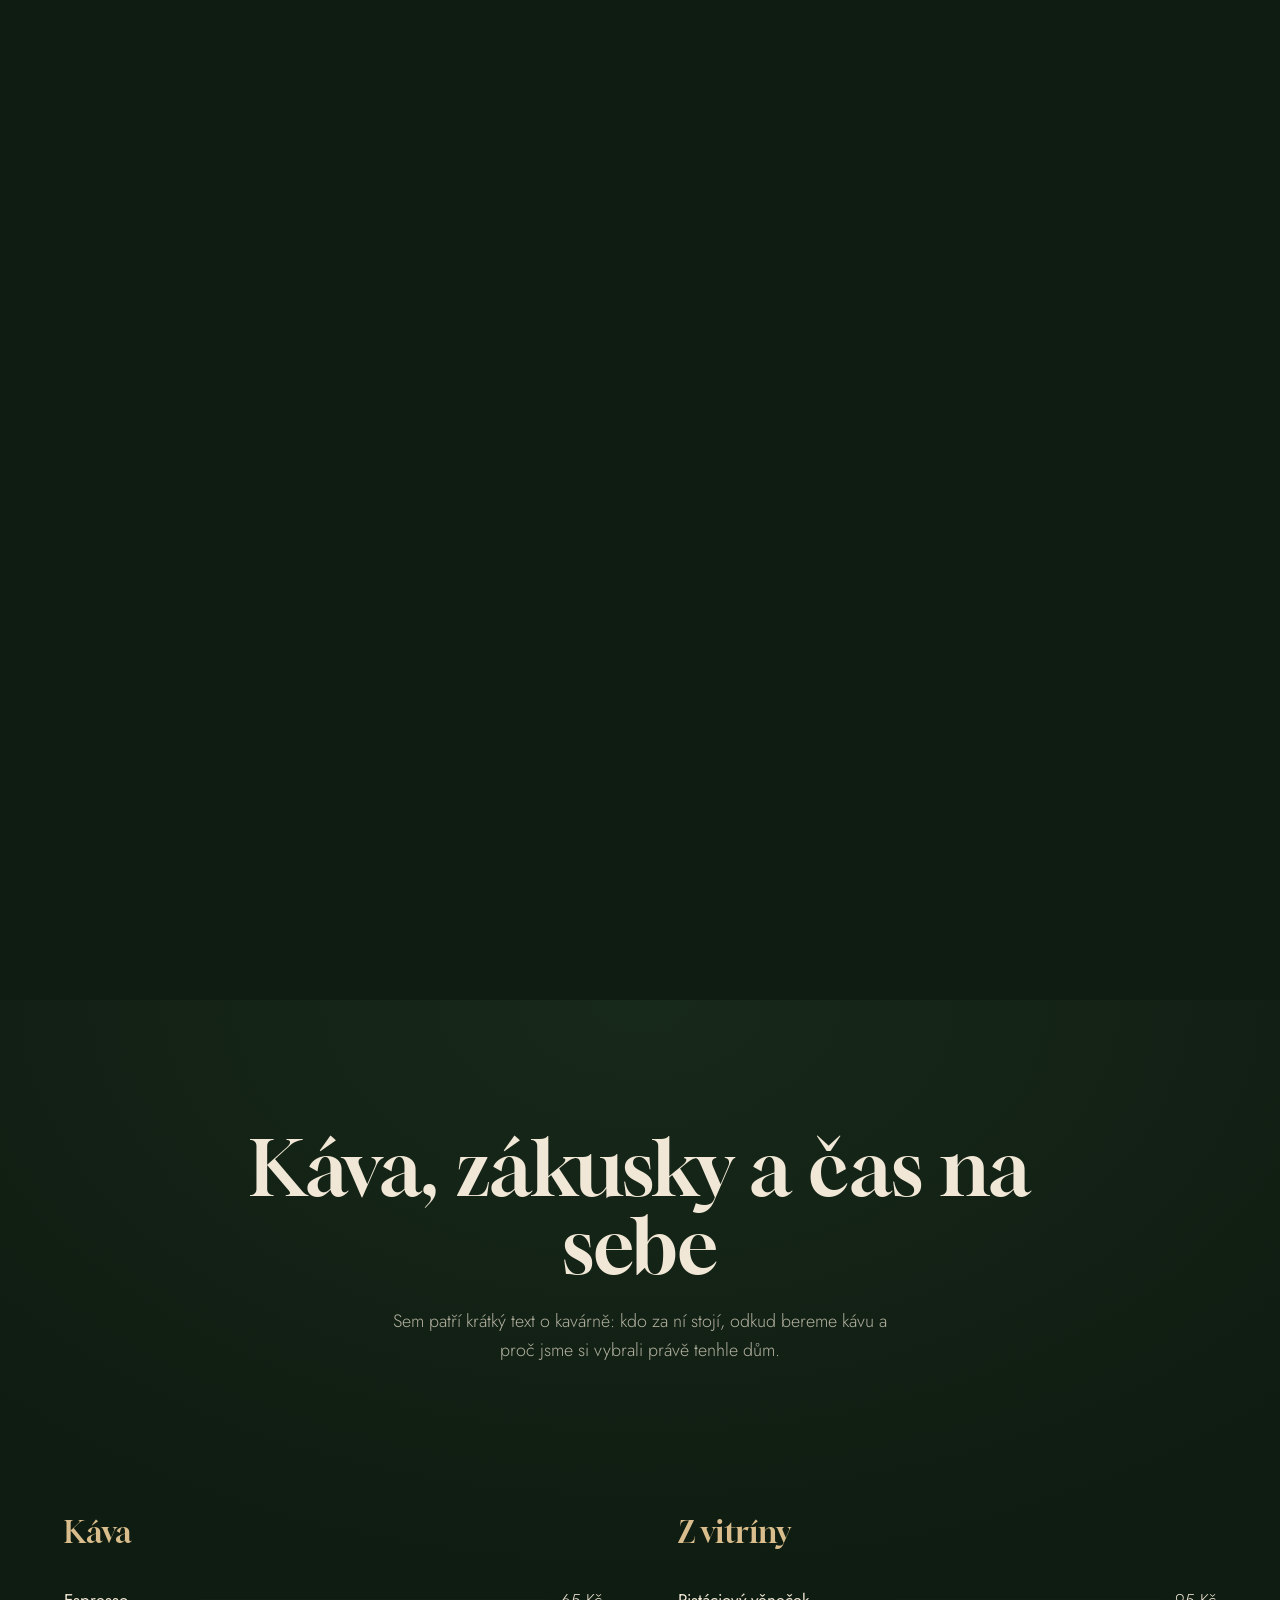
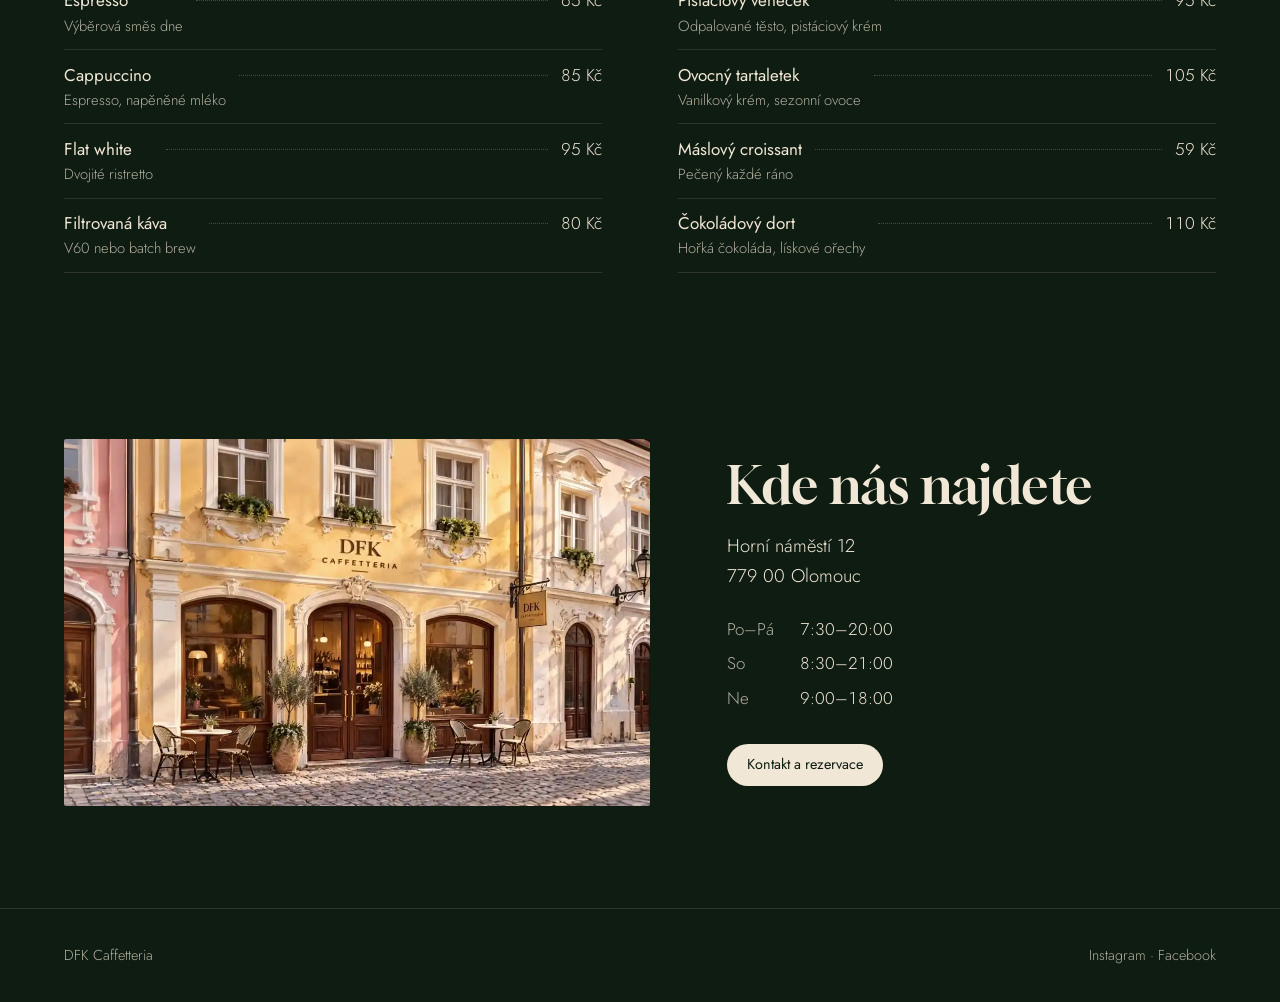
==== commit d0c8d78e: "Administrace: levá lišta se sekcemi a živý náhled webu Lišta vlevo přepíná sekce formuláře, vpravo b" ====
--- a/index.html
+++ b/index.html
@@ -396,21 +396,50 @@
     'contact.lines': it => `<div>${tag('span', it.label)}${tag('p', it.value)}</div>`
   };
   LISTS['menu.col2.items'] = LISTS['menu.col1.items'];
-  CONTENT.then(c => {
-    if(c){
-      if(c.meta){
-        if(c.meta.title) document.title = c.meta.title;
-        if(c.meta.description) document.querySelector('meta[name="description"]').content = c.meta.description;
+  let live = false;
+  function apply(c){
+    if(c.meta){
+      if(c.meta.title) document.title = c.meta.title;
+      if(c.meta.description) document.querySelector('meta[name="description"]').content = c.meta.description;
+    }
+    document.querySelectorAll('[data-cms]').forEach(el => put(el, get(c, el.dataset.cms)));
+    document.querySelectorAll('[data-cms-list]').forEach(el => {
+      const key = el.dataset.cmsList, items = get(c, key);
+      if(Array.isArray(items) && LISTS[key]) el.innerHTML = items.map(LISTS[key]).join('');
+    });
+    // photos load lazily (see below); the live preview shows them straight away
+    document.querySelectorAll('[data-cms-img]').forEach(el => {
+      const g = get(c, el.dataset.cmsImg); if(!g) return;
+      if(g.alt) el.alt = g.alt;
+      if(g.image){ el.dataset.src = g.image; if(live) el.src = g.image; }
+    });
+  }
+  CONTENT.then(c => { if(c && !live) apply(c); done(); });
+
+  // live preview inside /admin: the CMS pushes unsaved edits here and asks to show a section
+  if(window.parent !== window && /[?&]cms-preview\b/.test(location.search)){
+    const film = document.getElementById('film');
+    const SPOT = {lead: '.lead', menu: '#nabidka', hours: '#navsteva', visit: '#navsteva', gallery: '#navsteva', 'gallery.facade': '#navsteva', footer: 'footer'};
+    const VIEW = {contact: '#kontakt', 'gallery.contact': '#kontakt', eshop: '#eshop'};
+    function go(key){
+      let y = 0;
+      const beat = /^beats\.(b\d)$/.exec(key) || (key === 'beats' && [, 'b1']);
+      if(beat){
+        const el = document.querySelector(`[data-cms="beats.${beat[1]}.title"]`).closest('.beat');
+        y = film.offsetTop + (+el.dataset.in + Math.min(1, +el.dataset.out)) / 2 * (film.offsetHeight - innerHeight);
+      } else if(SPOT[key]) y = document.querySelector(SPOT[key]).getBoundingClientRect().top + scrollY - 80;
+      scrollTo({top: y, behavior: 'auto'});
+    }
+    window.dfkPreview = {
+      apply(c){ live = true; apply(c); done(); },
+      goto(key){
+        const view = VIEW[key];
+        if(view){ if(location.hash !== view) location.hash = view; return; }
+        if(location.hash === '#kontakt' || location.hash === '#eshop'){ location.hash = ''; setTimeout(() => go(key), 120); }
+        else go(key);
       }
-      document.querySelectorAll('[data-cms]').forEach(el => put(el, get(c, el.dataset.cms)));
-      document.querySelectorAll('[data-cms-list]').forEach(el => {
-        const key = el.dataset.cmsList, items = get(c, key);
-        if(Array.isArray(items) && LISTS[key]) el.innerHTML = items.map(LISTS[key]).join('');
-      });
-      document.querySelectorAll('[data-cms-img]').forEach(el => { const g = get(c, el.dataset.cmsImg); if(g && g.alt) el.alt = g.alt; });
-    }
-    done();
-  });
+    };
+  }
 })();
 </script>
 <script>
@@ -446,7 +475,7 @@
       : Array.from({length: COUNT}, (_, i) => { const k = KEYS.reduce((a, b) => Math.abs(b - i) < Math.abs(a - i) ? b : a); return 'fallback/f_' + pad(k) + '.webp'; });
   load(0).then(() => { draw(); const order=[]; for(let s of [8,4,2,1]) for(let i=0;i<N;i+=s) if(!order.includes(i)&&i) order.push(i); (async()=>{ for(let k=0;k<order.length;k+=6) await Promise.all(order.slice(k,k+6).map(load)); })(); });
   });
-  CONTENT.then(c => { document.getElementById('facade').src = (c && c.gallery && c.gallery.facade && c.gallery.facade.image) || IMG(0.28); });
+  CONTENT.then(() => { const im = document.getElementById('facade'); if(!im.getAttribute('src')) im.src = im.dataset.src || IMG(0.28); });
 
   function nearest(i){ if(imgs[i]) return imgs[i]; for(let d=1; d<N; d++){ if(imgs[i-d]) return imgs[i-d]; if(imgs[i+d]) return imgs[i+d]; } return null; }
   function cover(im, a){
@@ -499,7 +528,7 @@
   const view = document.getElementById('kontakt'), back = document.getElementById('back');
   let imgSet = false;
   function open(){
-    if(!imgSet){ CONTENT.then(c => { document.getElementById('contact-img').src = (c && c.gallery && c.gallery.contact && c.gallery.contact.image) || IMG(0.66); }); imgSet = true; }
+    if(!imgSet){ CONTENT.then(() => { const im = document.getElementById('contact-img'); if(!im.getAttribute('src')) im.src = im.dataset.src || IMG(0.66); }); imgSet = true; }
     view.hidden = false; view.scrollTop = 0; document.body.style.overflow = 'hidden'; back.focus({preventScroll:true});
   }
   function close(){
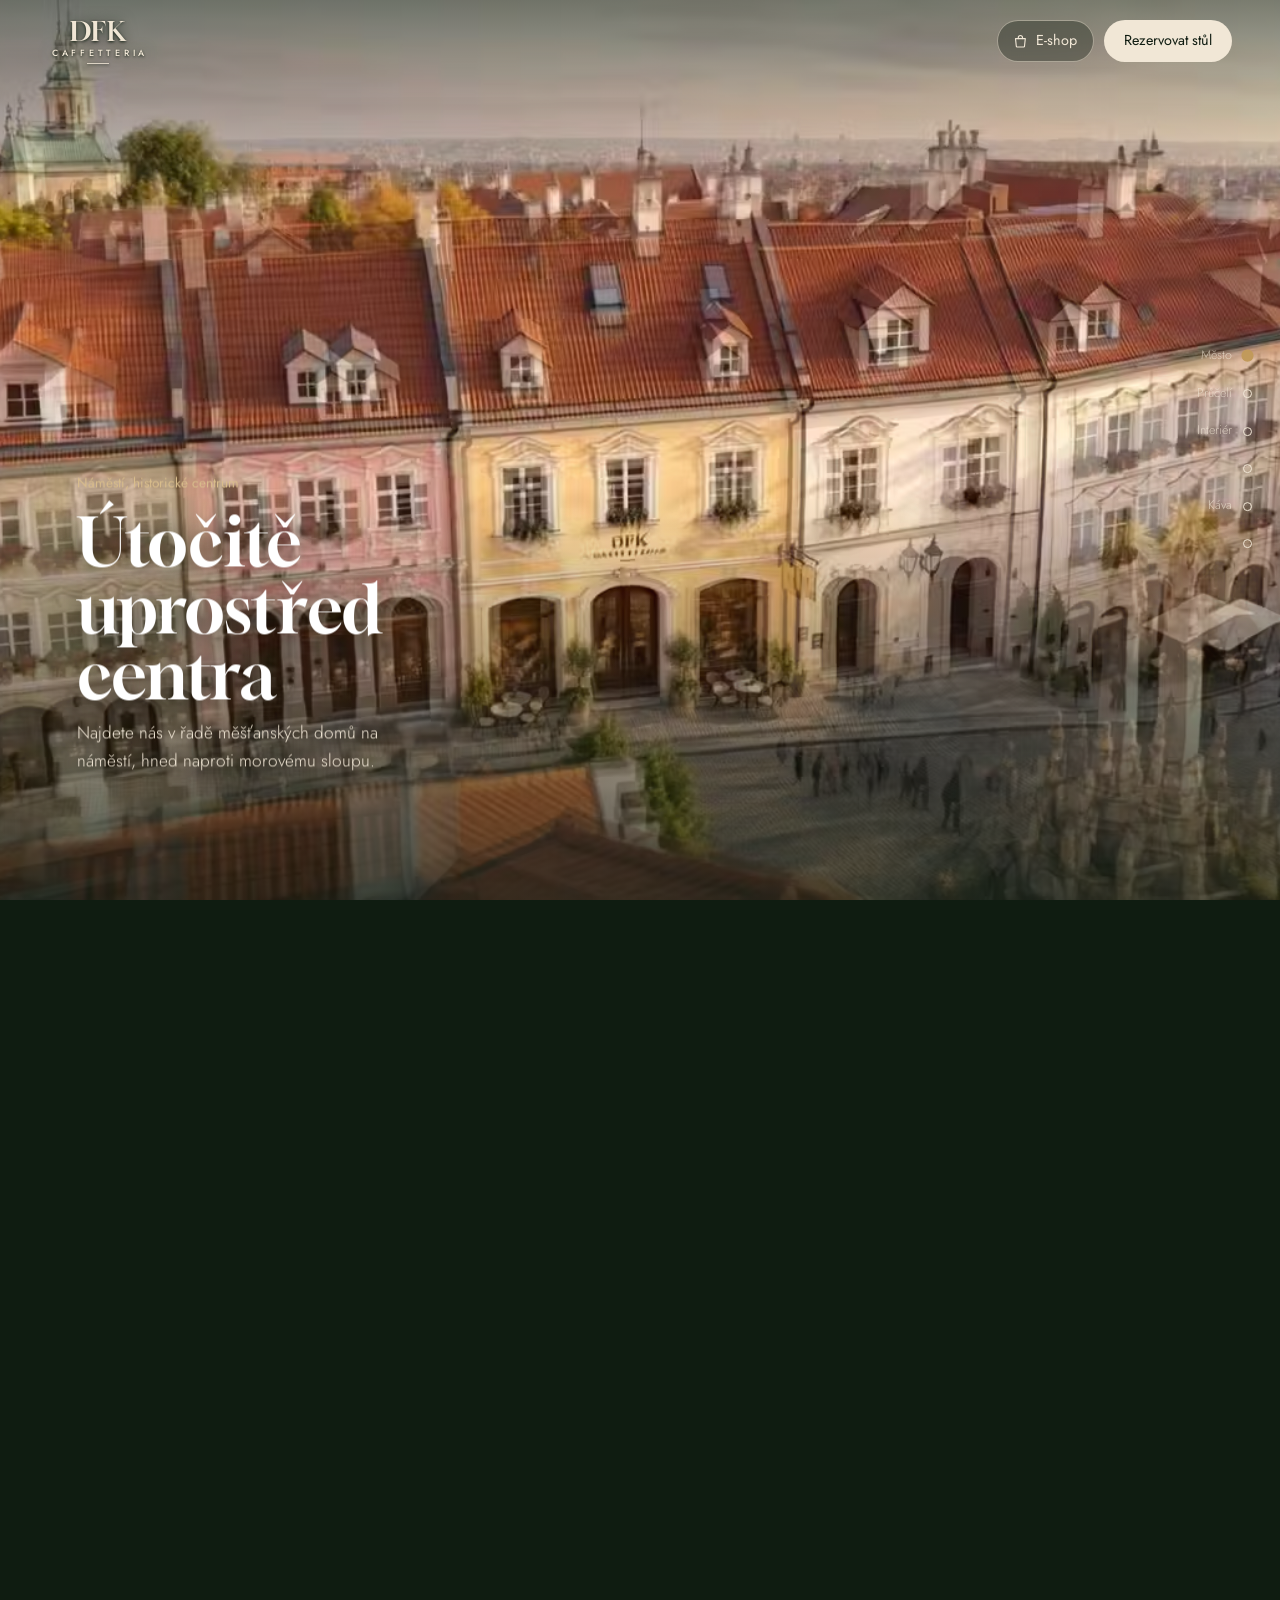
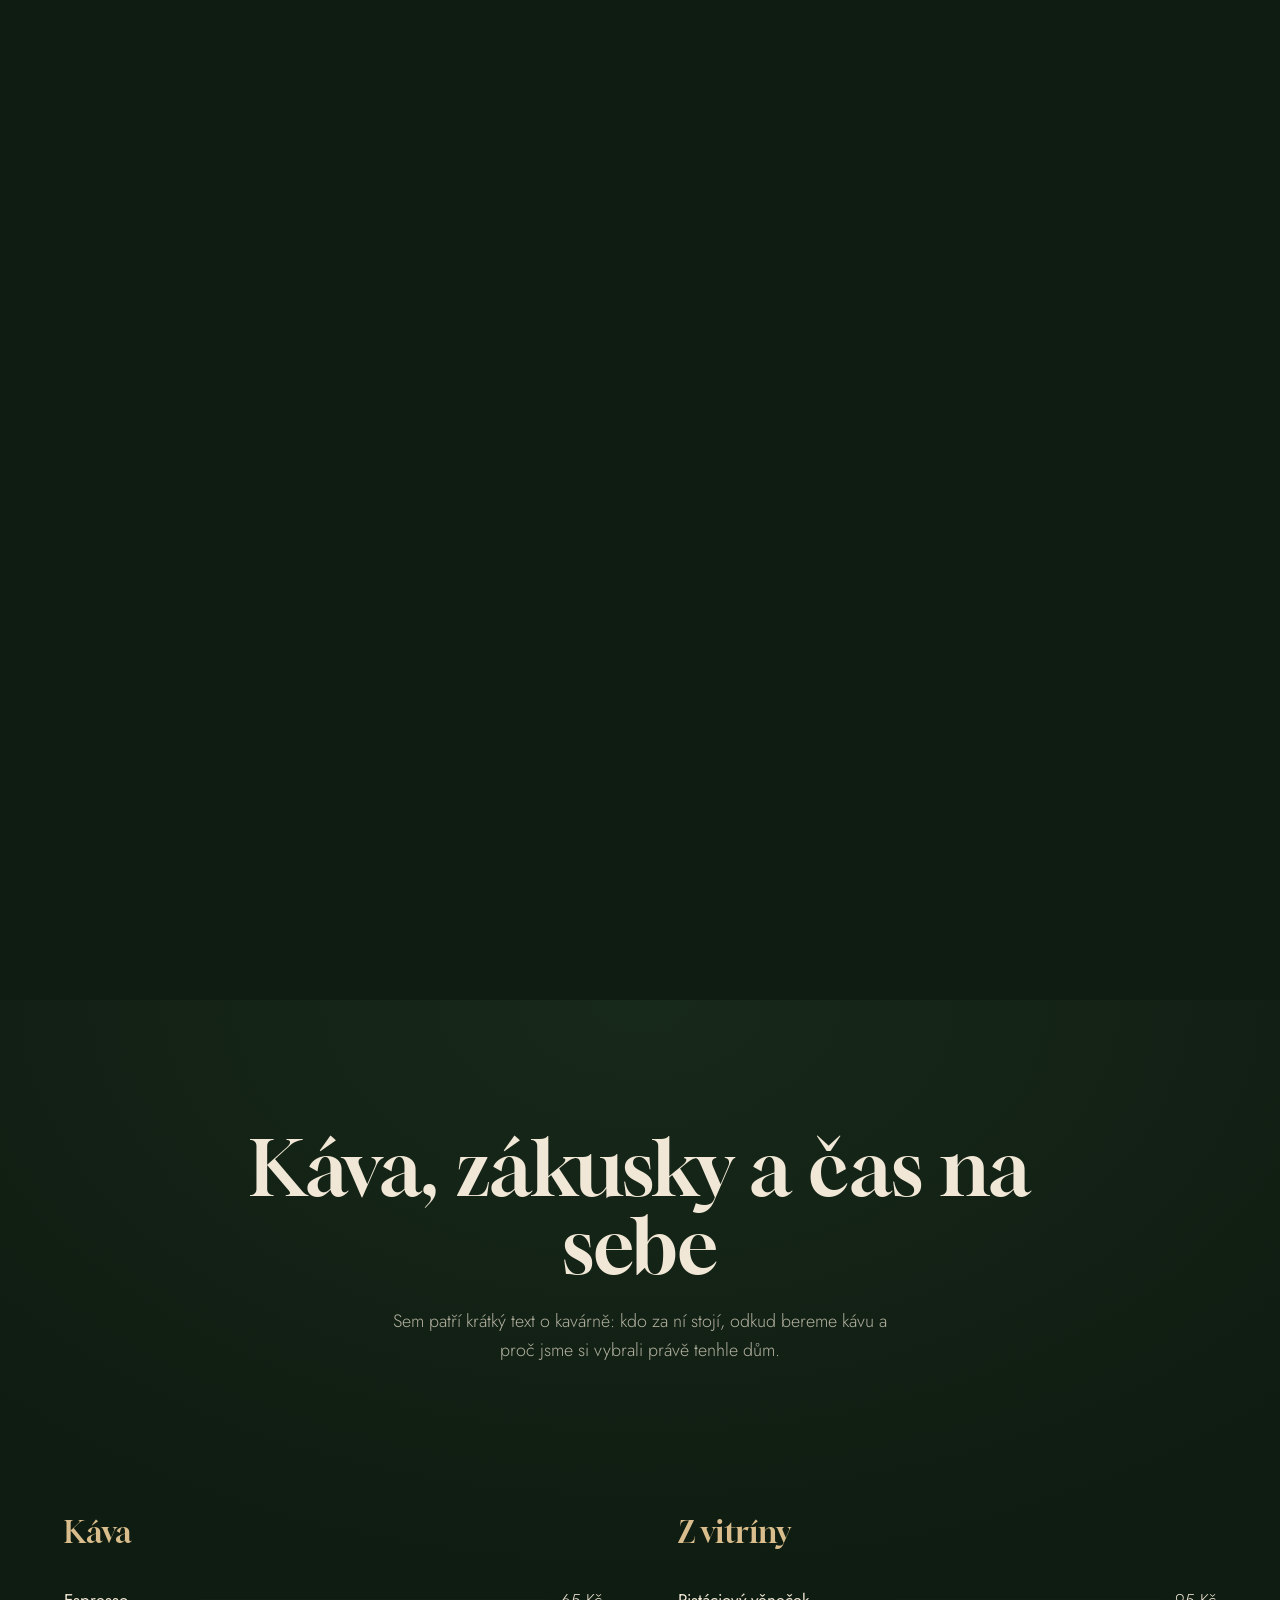
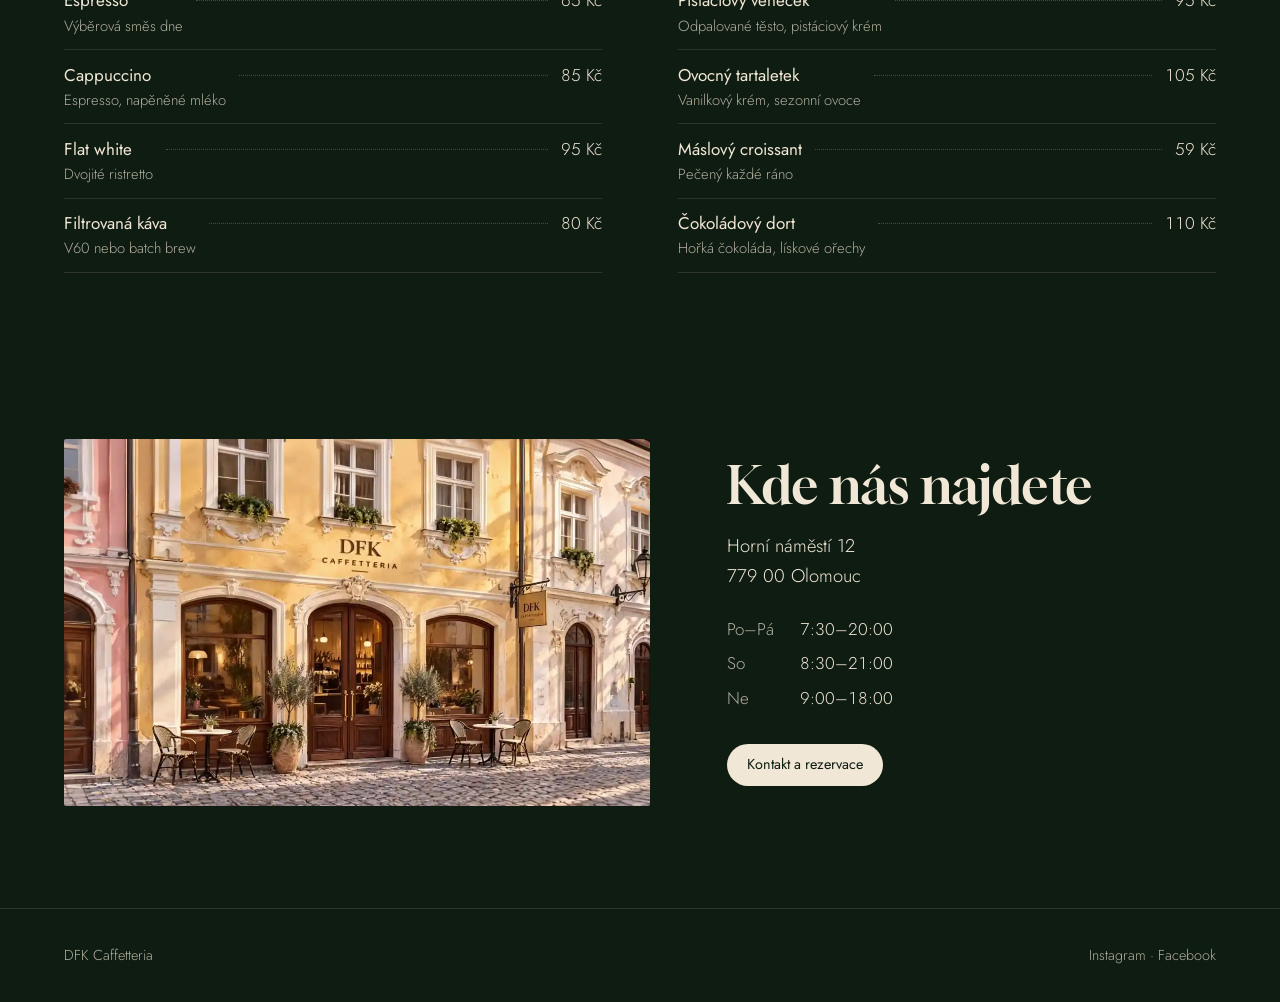
==== commit 91a357c6: "Administrace: písmo, velikost, tučně, kurzíva a podtržení u každého textu Každý text má vedle barvy " ====
--- a/index.html
+++ b/index.html
@@ -312,7 +312,7 @@
       <figure><img id="facade" data-cms-img="gallery.facade" alt="Žluté barokní průčelí kavárny DFK Caffetteria s ořechovými dveřmi"></figure>
       <div>
         <h3 data-cms="visit.title">Kde nás najdete</h3>
-        <address data-cms="visit.address" data-ml>Horní náměstí 12<br>779 00 Olomouc</address>
+        <address data-cms="visit.address">Horní náměstí 12<br>779 00 Olomouc</address>
         <dl data-cms-list="hours">
           <dt>Po–Pá</dt><dd>7:30–20:00</dd>
           <dt>So</dt><dd>8:30–21:00</dd>
@@ -382,13 +382,48 @@
   const esc = s => String(s).replace(/[&<>"]/g, c => ({'&':'&amp;','<':'&lt;','>':'&gt;','"':'&quot;'}[c]));
   const txt = v => (v && v.text) || '';
   // one editable text: {text, color}; empty colour keeps the design's own
-  const tag = (name, v, attrs = '') => `<${name}${attrs}${v && v.color ? ` style="color:${esc(v.color)}"` : ''}>${esc(txt(v))}</${name}>`;
+  // optional look of one text: font, size (relative to the design), bold, italic, underline
+  const FONTS = {
+    gloock: ['"Gloock",Georgia,serif'],
+    jost: ['"Jost",system-ui,sans-serif', 'Jost:ital,wght@0,300;0,400;0,500;0,700;1,400;1,700'],
+    playfair: ['"Playfair Display",Georgia,serif', 'Playfair+Display:ital,wght@0,400;0,700;1,400;1,700'],
+    cormorant: ['"Cormorant Garamond",Georgia,serif', 'Cormorant+Garamond:ital,wght@0,400;0,700;1,400;1,700'],
+    lora: ['"Lora",Georgia,serif', 'Lora:ital,wght@0,400;0,700;1,400;1,700'],
+    montserrat: ['"Montserrat",system-ui,sans-serif', 'Montserrat:ital,wght@0,300;0,400;0,700;1,400;1,700'],
+    poppins: ['"Poppins",system-ui,sans-serif', 'Poppins:ital,wght@0,300;0,400;0,700;1,400;1,700'],
+    greatvibes: ['"Great Vibes",cursive', 'Great+Vibes'],
+    dancing: ['"Dancing Script",cursive', 'Dancing+Script:wght@400;700']
+  };
+  function look(v){
+    const css = [];
+    if(FONTS[v.font]) css.push('font-family:' + FONTS[v.font][0]);
+    if(+v.size > 0 && +v.size !== 1) css.push('font-size:' + (+v.size) + 'em');
+    if(v.bold) css.push('font-weight:700');
+    if(v.italic) css.push('font-style:italic');
+    if(v.underline) css.push('text-decoration:underline;text-underline-offset:.15em');
+    return css.join(';');
+  }
+  // the text itself; styled through an inner <cms-t> so the page's own span/em rules never touch it
+  function html(v){
+    const t = esc(txt(v)).replace(/\n/g, '<br>'), css = v ? look(v) : '';
+    return css ? `<cms-t style="${esc(css)}">${t}</cms-t>` : t;
+  }
+  function loadFonts(c){
+    const used = new Set(), walk = o => { if(o && typeof o === 'object'){ if(typeof o.font === 'string') used.add(o.font); Object.values(o).forEach(walk); } };
+    walk(c);
+    used.forEach(f => {
+      if(!FONTS[f] || !FONTS[f][1] || document.getElementById('font-' + f)) return;
+      const l = document.createElement('link');
+      l.id = 'font-' + f; l.rel = 'stylesheet'; l.href = 'https://fonts.googleapis.com/css2?family=' + FONTS[f][1] + '&display=swap';
+      document.head.appendChild(l);
+    });
+  }
+  const tag = (name, v, attrs = '') => `<${name}${attrs}${v && v.color ? ` style="color:${esc(v.color)}"` : ''}>${html(v)}</${name}>`;
   function put(el, v){
     if(!v || typeof v !== 'object') return;
-    const t = txt(v);
-    if(el.hasAttribute('data-ml')) el.innerHTML = esc(t).replace(/\n/g, '<br>'); else el.textContent = t;
+    el.innerHTML = html(v);
     el.style.color = v.color || '';
-    if(el.hasAttribute('data-opt')) el.hidden = !t;
+    if(el.hasAttribute('data-opt')) el.hidden = !txt(v);
   }
   const LISTS = {
     'menu.col1.items': it => `<li><div>${tag('strong', it.name)}${txt(it.desc) ? tag('em', it.desc) : ''}</div><span class="dots"></span>${tag('span', it.price, ' class="price"')}</li>`,
@@ -398,6 +433,7 @@
   LISTS['menu.col2.items'] = LISTS['menu.col1.items'];
   let live = false;
   function apply(c){
+    loadFonts(c);
     if(c.meta){
       if(c.meta.title) document.title = c.meta.title;
       if(c.meta.description) document.querySelector('meta[name="description"]').content = c.meta.description;
